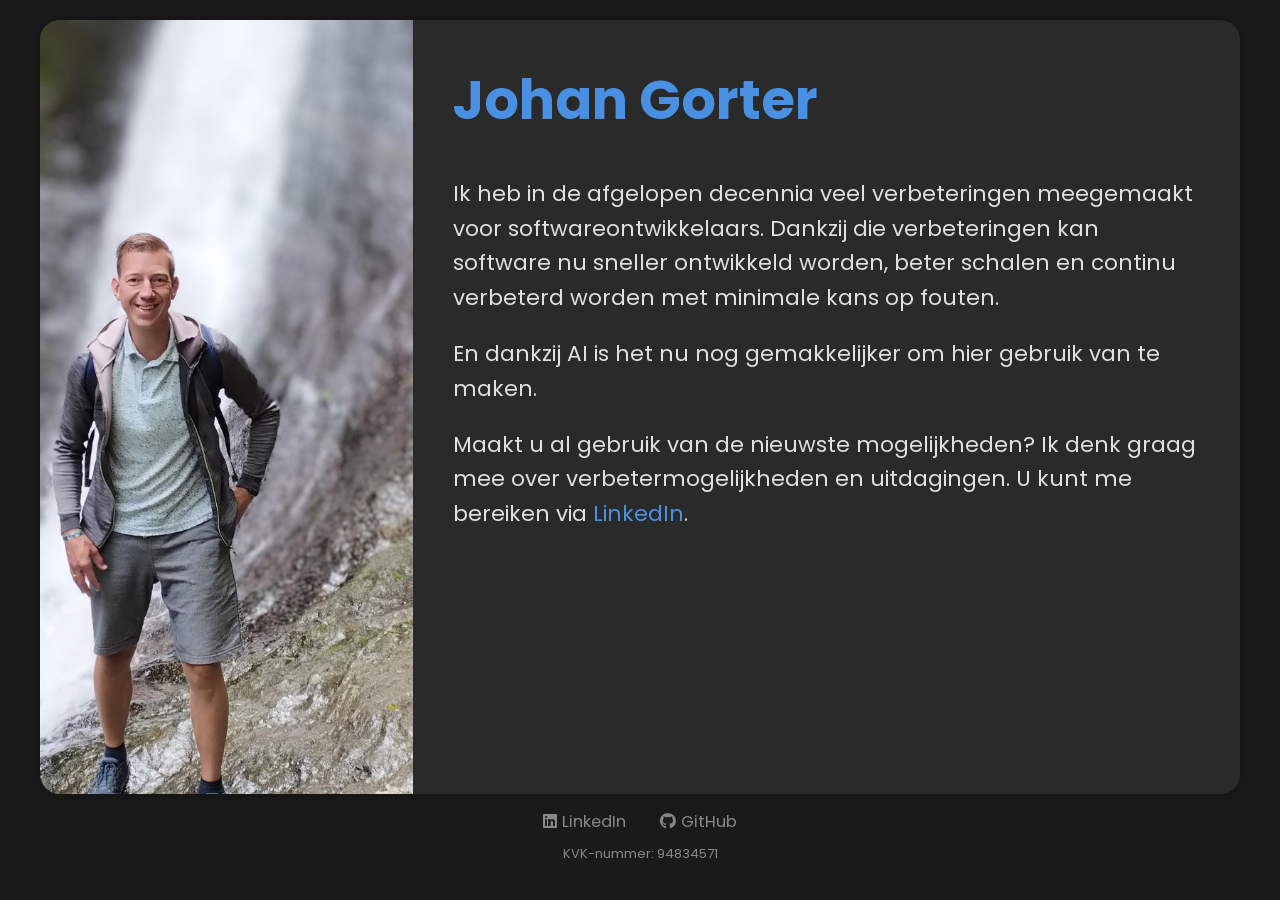
==== index.html @ 7b386beb "center of picture changed" ====
<!DOCTYPE html>
<html lang="nl">
<head>
    <meta charset="UTF-8">
    <meta name="viewport" content="width=device-width, initial-scale=1.0">
    <title>Welkom</title>
    <link href="https://fonts.googleapis.com/css2?family=Poppins:wght@300;400;600&display=swap" rel="stylesheet">
    <link rel="stylesheet" href="https://cdnjs.cloudflare.com/ajax/libs/font-awesome/6.4.0/css/all.min.css">
    <style>
        body {
            background-color: #1a1a1a;
            color: #e0e0e0;
            font-family: 'Poppins', sans-serif;
            display: flex;
            flex-direction: column;
            align-items: center; /* Center content horizontally */
            min-height: 100vh;
            margin: 0;
            padding: 20px;
            box-sizing: border-box;
            font-size: 16px; /* Base font size */
        }
        .container {
            flex: 1;
            display: flex;
            flex-direction: row;
            background-color: #2a2a2a;
            border-radius: 20px;
            box-shadow: 0 0 20px rgba(0, 0, 0, 0.3);
            overflow: hidden;
            max-width: 1200px;
            width: 100%;
            margin: 0 auto; /* Center container horizontally */
        }
        .sidebar {
            flex: 1;
        }
        .sidebar img {
            width: 100%;
            height: 100%;
            object-fit: cover;
            object-position: 20% 30%; /* Adjust clipping position */
        }
        .content {
            flex: 2;
            padding: 40px;
        }
        h1 {
            color: #4a90e2;
            margin-top: 0;
            font-size: 2.5em; /* Larger heading */
        }
        p {
            line-height: 1.6;
            font-size: 1.1em; /* Slightly larger paragraph text */
        }
        a {
            color: #4a90e2;
            text-decoration: none;
            transition: color 0.3s ease;
        }
        a:hover {
            color: #2a6cb0;
        }

        @media (min-width: 1024px) {
            body {
                font-size: 18px; /* Increase base font size for larger screens */
            }
            h1 {
                font-size: 3em; /* Even larger heading for big screens */
            }
            p {
                font-size: 1.2em; /* Larger paragraph text for big screens */
            }
        }

        @media (max-width: 768px) {
            .container {
                flex-direction: column-reverse;
            }
            .sidebar, .content {
                flex: auto;
            }
            .sidebar img {
                max-height: 300px;
            }
        }
        
        .footer {
            background-color: transparent; /* Remove background color */
            width: 100%; /* Ensure footer spans full width */
            max-width: 1200px; /* Match container max-width */
            text-align: center;
            padding: 15px 0;
            font-size: 0.9em;
            color: #888;
        }
        .footer a {
            color: #888;
            margin: 0 15px;
            text-decoration: none;
        }
        .footer a:hover {
            color: #4a90e2;
        }
        .footer i {
            margin-right: 5px;
        }
        .footer p {
            margin: 10px 0 0;
            font-size: 0.8em;
        }

        @media (max-width: 768px) {
            .footer {
                font-size: 0.8em;
            }
        }
    </style>
</head>
<body>
    <div class="container">
        <div class="sidebar">
            <img src="johan.jpg" alt="Mijn foto">
        </div>
        <div class="content">
            <h1>Johan Gorter</h1>
            <p>
              Ik heb in de afgelopen decennia veel verbeteringen meegemaakt voor softwareontwikkelaars.
              Dankzij die verbeteringen kan software nu sneller ontwikkeld worden, 
              beter schalen en continu verbeterd worden met minimale kans op fouten.
            </p>
            <p>
              En dankzij AI is het nu nog gemakkelijker om hier gebruik van te maken.
            </p>
            <p>
              Maakt u al gebruik van de nieuwste mogelijkheden?
              Ik denk graag mee over verbetermogelijkheden en uitdagingen.
              U kunt me bereiken via <a href="https://www.linkedin.com/services/page/14045b32927401074b/">LinkedIn</a>.
            </p>
        </div>
    </div>
    <div class="footer">
        <a href="https://www.linkedin.com/in/jgorter/" target="_blank"><i class="fab fa-linkedin"></i>LinkedIn</a>
        <a href="https://github.com/johan-gorter" target="_blank"><i class="fab fa-github"></i>GitHub</a>
        <p>KVK-nummer: 94834571</p>
    </div>
</body>
</html>
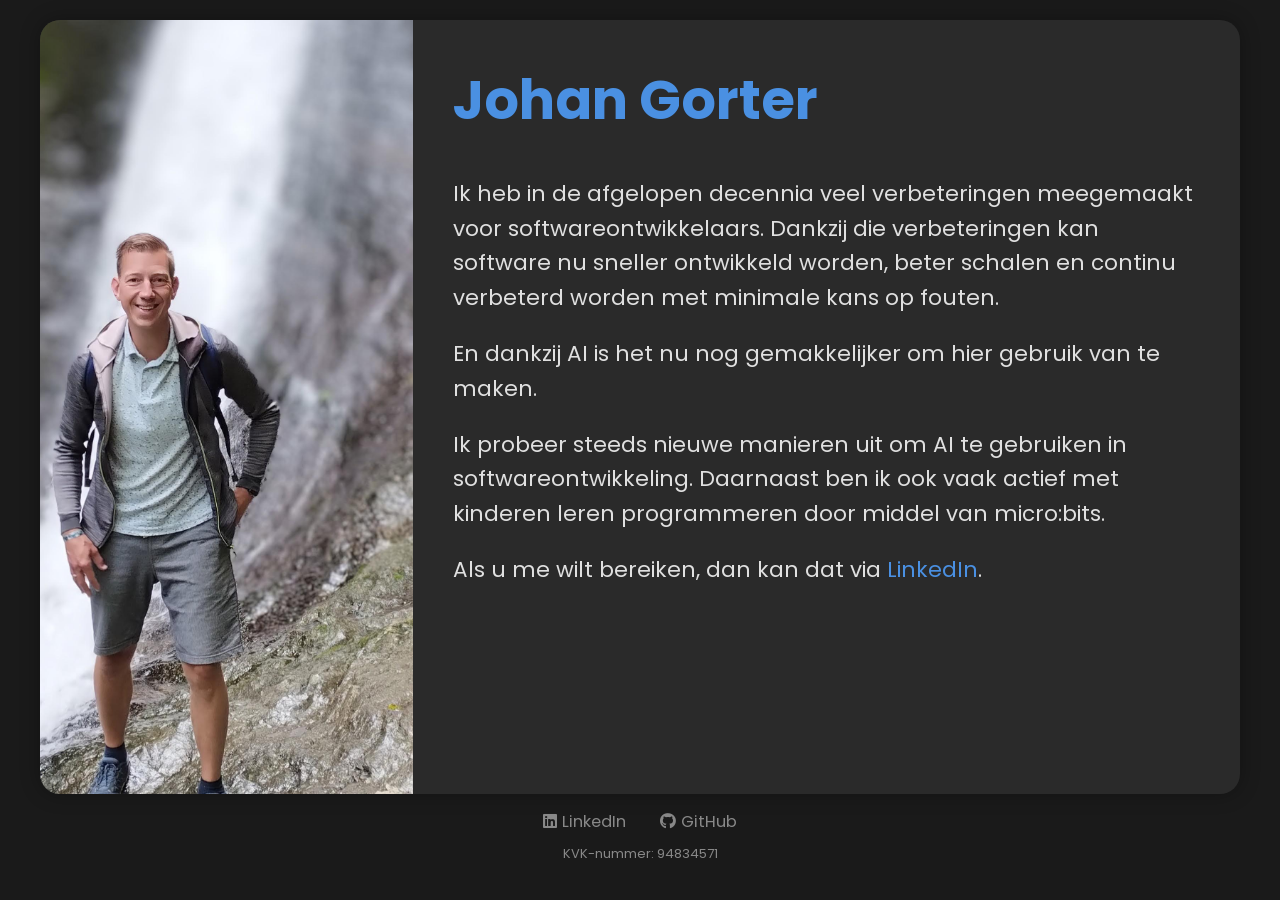
==== commit 0f4ce771: "new formula, some research" ====
--- a/index.html
+++ b/index.html
@@ -135,9 +135,11 @@
               En dankzij AI is het nu nog gemakkelijker om hier gebruik van te maken.
             </p>
             <p>
-              Maakt u al gebruik van de nieuwste mogelijkheden?
-              Ik denk graag mee over verbetermogelijkheden en uitdagingen.
-              U kunt me bereiken via <a href="https://www.linkedin.com/services/page/14045b32927401074b/">LinkedIn</a>.
+                Ik probeer steeds nieuwe manieren uit om AI te gebruiken in softwareontwikkeling.
+                Daarnaast ben ik ook vaak actief met kinderen leren programmeren door middel van micro:bits.
+            </p>
+            <p>
+                Als u me wilt bereiken, dan kan dat via <a href="https://www.linkedin.com/services/page/14045b32927401074b/">LinkedIn</a>.
             </p>
         </div>
     </div>
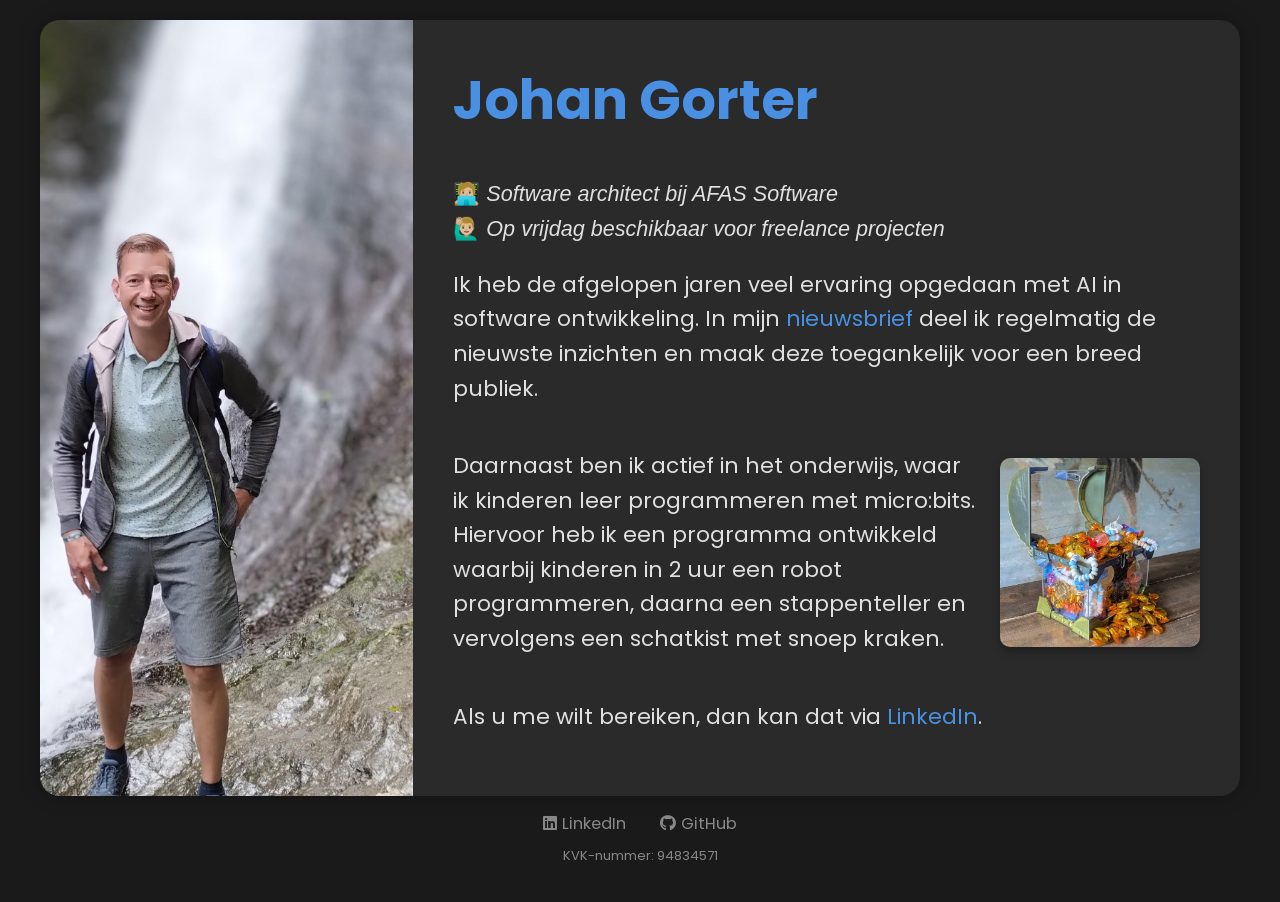
==== commit dc352955: "new formula" ====
--- a/index.html
+++ b/index.html
@@ -3,7 +3,7 @@
 <head>
     <meta charset="UTF-8">
     <meta name="viewport" content="width=device-width, initial-scale=1.0">
-    <title>Welkom</title>
+    <title>Johan Gorter</title>
     <link href="https://fonts.googleapis.com/css2?family=Poppins:wght@300;400;600&display=swap" rel="stylesheet">
     <link rel="stylesheet" href="https://cdnjs.cloudflare.com/ajax/libs/font-awesome/6.4.0/css/all.min.css">
     <style>
@@ -112,9 +112,32 @@
             font-size: 0.8em;
         }
 
+        .treasure-paragraph {
+            display: flex;
+            align-items: center;
+            gap: 20px;
+        }
+        .treasure-paragraph .text {
+            flex: 1;
+        }
+        .treasure-paragraph .treasure-image {
+            width: 200px;
+            height: auto;
+            border-radius: 10px;
+            box-shadow: 0 4px 8px rgba(0, 0, 0, 0.3);
+        }
+
         @media (max-width: 768px) {
             .footer {
                 font-size: 0.8em;
+            }
+            .treasure-paragraph {
+                flex-direction: column;
+            }
+            .treasure-paragraph .treasure-image {
+                width: 100%;
+                max-width: 200px;
+                align-self: center;
             }
         }
     </style>
@@ -126,18 +149,24 @@
         </div>
         <div class="content">
             <h1>Johan Gorter</h1>
+                <p>🧑🏼‍💻 <em>Software architect bij AFAS Software</em><br>
+                🙋🏼‍♂️ <em>Op vrijdag beschikbaar voor freelance projecten</em></p>
             <p>
-              Ik heb in de afgelopen decennia veel verbeteringen meegemaakt voor softwareontwikkelaars.
-              Dankzij die verbeteringen kan software nu sneller ontwikkeld worden, 
-              beter schalen en continu verbeterd worden met minimale kans op fouten.
+                Ik heb de afgelopen jaren veel ervaring opgedaan met AI in software ontwikkeling.
+                In mijn <a href="https://www.linkedin.com/newsletters/7244982533086482432/">nieuwsbrief</a> 
+                deel ik regelmatig de nieuwste inzichten en maak deze toegankelijk voor een breed publiek.
             </p>
-            <p>
-              En dankzij AI is het nu nog gemakkelijker om hier gebruik van te maken.
-            </p>
-            <p>
-                Ik probeer steeds nieuwe manieren uit om AI te gebruiken in softwareontwikkeling.
-                Daarnaast ben ik ook vaak actief met kinderen leren programmeren door middel van micro:bits.
-            </p>
+            <div class="treasure-paragraph">
+                <div class="text">
+                    <p>
+                        Daarnaast ben ik actief in het onderwijs, waar ik kinderen leer programmeren met micro:bits.
+                        Hiervoor heb ik een programma ontwikkeld waarbij kinderen in 2 uur een robot programmeren,
+                        daarna een stappenteller en vervolgens een schatkist met snoep kraken.
+                    </p>
+                </div>
+                <img src="treasure-chest.jpeg" alt="Schatkist met snoep" class="treasure-image">
+            </div>
+
             <p>
                 Als u me wilt bereiken, dan kan dat via <a href="https://www.linkedin.com/services/page/14045b32927401074b/">LinkedIn</a>.
             </p>
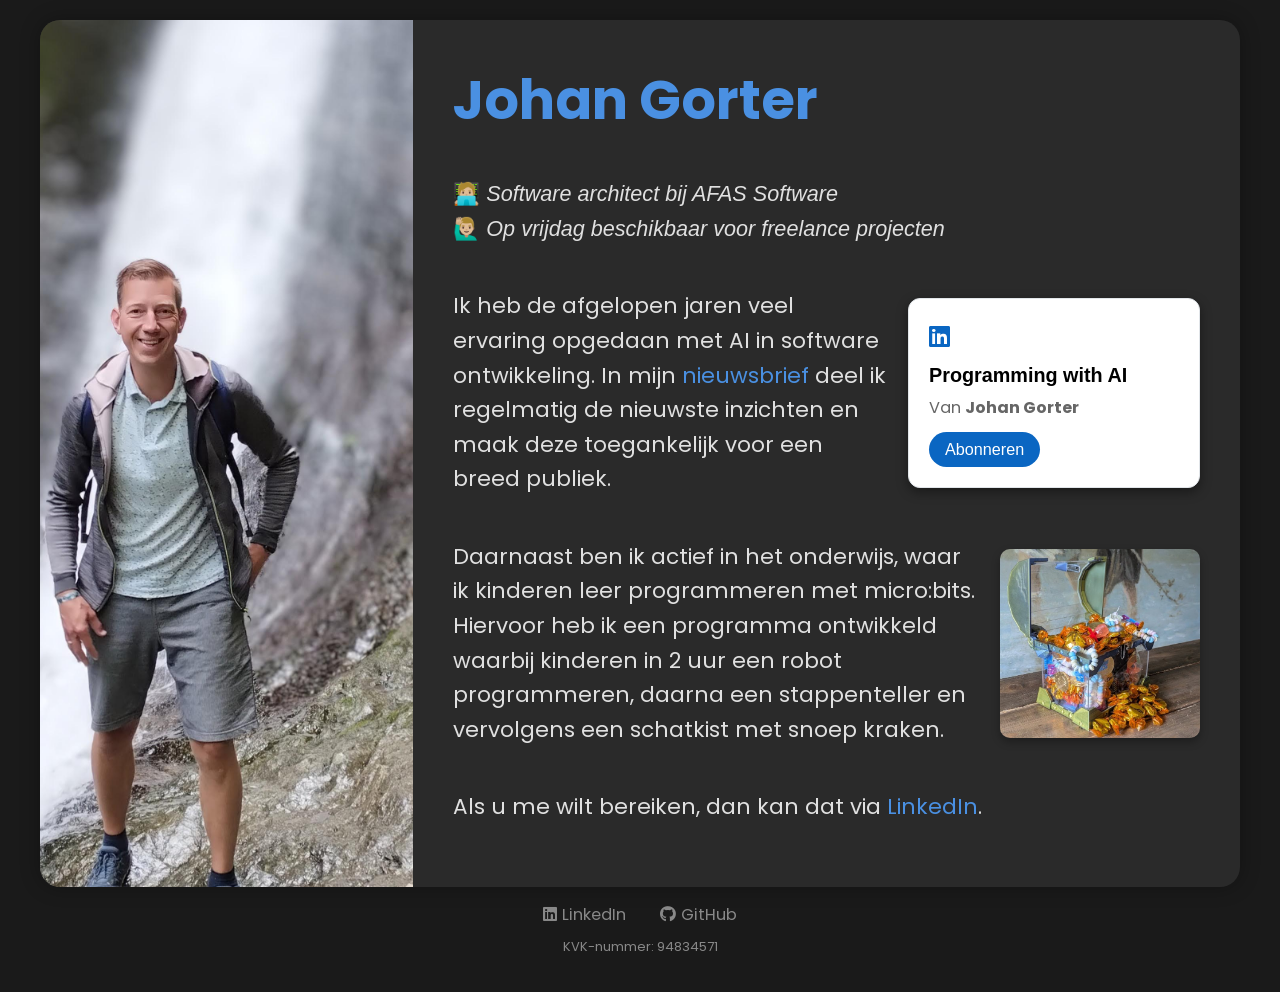
==== commit 647f307f: "done" ====
--- a/index.html
+++ b/index.html
@@ -127,9 +127,70 @@
             box-shadow: 0 4px 8px rgba(0, 0, 0, 0.3);
         }
 
+        .newsletter-paragraph {
+            display: flex;
+            align-items: center;
+            gap: 20px;
+        }
+        .newsletter-paragraph .text {
+            flex: 1;
+        }
+        .newsletter-card {
+            width: 250px;
+            background-color: #ffffff;
+            border-radius: 12px;
+            padding: 20px;
+            box-shadow: 0 4px 12px rgba(0, 0, 0, 0.4);
+            border: 1px solid #e1e5e9;
+        }
+        .newsletter-card .linkedin-logo {
+            color: #0a66c2;
+            font-size: 24px;
+            margin-bottom: 10px;
+        }
+        .newsletter-card h3 {
+            color: #000000;
+            margin: 0 0 8px 0;
+            font-size: 1.1em;
+            font-weight: 600;
+        }
+        .newsletter-card .subtitle {
+            color: #666666;
+            font-size: 0.9em;
+            margin-bottom: 12px;
+        }
+        .newsletter-card .stats {
+            color: #666666;
+            font-size: 0.85em;
+            margin-bottom: 15px;
+        }
+        .newsletter-card .cta-button {
+            background-color: #0a66c2;
+            color: white;
+            padding: 8px 16px;
+            border-radius: 20px;
+            text-decoration: none;
+            font-size: 0.9em;
+            font-weight: 500;
+            display: inline-block;
+            transition: background-color 0.3s ease;
+        }
+        .newsletter-card .cta-button:hover {
+            background-color: #084d94;
+            color: white;
+        }
+
         @media (max-width: 768px) {
             .footer {
                 font-size: 0.8em;
+            }
+            .newsletter-paragraph {
+                flex-direction: column;
+            }
+            .newsletter-card {
+                width: 100%;
+                max-width: 300px;
+                align-self: center;
             }
             .treasure-paragraph {
                 flex-direction: column;
@@ -151,11 +212,25 @@
             <h1>Johan Gorter</h1>
                 <p>🧑🏼‍💻 <em>Software architect bij AFAS Software</em><br>
                 🙋🏼‍♂️ <em>Op vrijdag beschikbaar voor freelance projecten</em></p>
-            <p>
-                Ik heb de afgelopen jaren veel ervaring opgedaan met AI in software ontwikkeling.
-                In mijn <a href="https://www.linkedin.com/newsletters/7244982533086482432/">nieuwsbrief</a> 
-                deel ik regelmatig de nieuwste inzichten en maak deze toegankelijk voor een breed publiek.
-            </p>
+            <div class="newsletter-paragraph">
+                <div class="text">
+                    <p>
+                        Ik heb de afgelopen jaren veel ervaring opgedaan met AI in software ontwikkeling.
+                        In mijn <a href="https://www.linkedin.com/newsletters/7244982533086482432/">nieuwsbrief</a> 
+                        deel ik regelmatig de nieuwste inzichten en maak deze toegankelijk voor een breed publiek.
+                    </p>
+                </div>
+                <div class="newsletter-card">
+                    <div class="linkedin-logo">
+                        <i class="fab fa-linkedin"></i>
+                    </div>
+                    <h3>Programming with AI</h3>
+                    <div class="subtitle">Van <strong>Johan Gorter</strong></div>
+                    <a href="https://www.linkedin.com/newsletters/7244982533086482432/" target="_blank" class="cta-button">
+                        Abonneren
+                    </a>
+                </div>
+            </div>
             <div class="treasure-paragraph">
                 <div class="text">
                     <p>
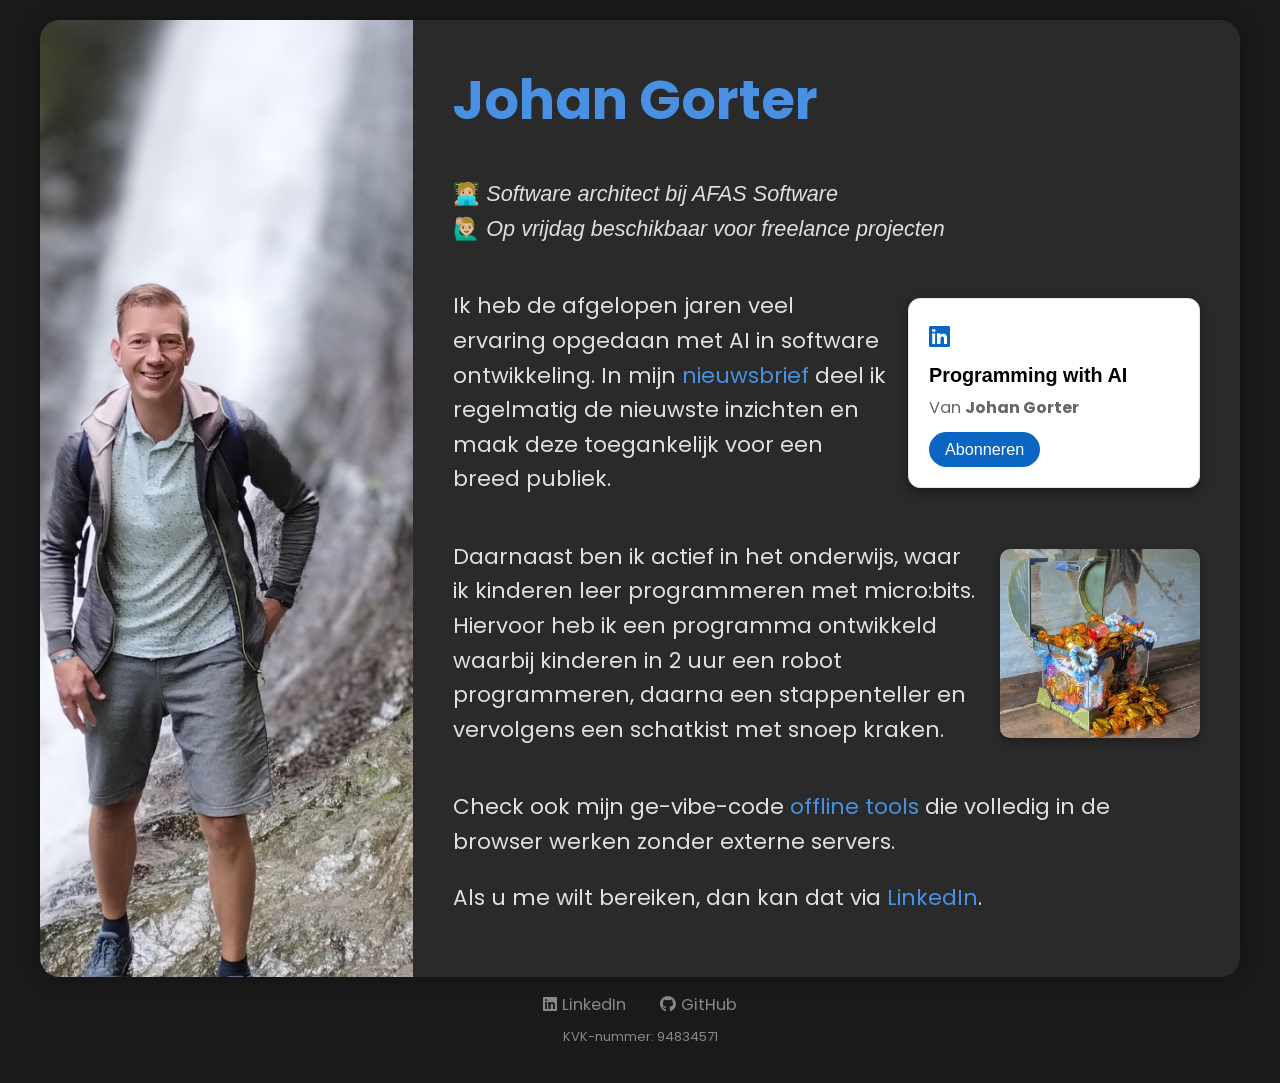
==== commit 830cdaf4: "links" ====
--- a/index.html
+++ b/index.html
@@ -75,15 +75,26 @@
             }
         }
 
-        @media (max-width: 768px) {
+        @media (max-width: 1024px) {
+            body {
+                background-color: #2a2a2a;
+            }
+            
             .container {
                 flex-direction: column-reverse;
+                border-radius: 0;
+                box-shadow: none;
+                max-width: none;
             }
             .sidebar, .content {
                 flex: auto;
             }
             .sidebar img {
                 max-height: 300px;
+                border-radius: 10px;
+            }
+            .content {
+                padding: 20px 0;
             }
         }
         
@@ -180,7 +191,7 @@
             color: white;
         }
 
-        @media (max-width: 768px) {
+        @media (max-width: 1024px) {
             .footer {
                 font-size: 0.8em;
             }
@@ -243,6 +254,11 @@
             </div>
 
             <p>
+                Check ook mijn ge-vibe-code <a href="offline-tools/index.html">offline tools</a> 
+                die volledig in de browser werken zonder externe servers.
+            </p>
+
+            <p>
                 Als u me wilt bereiken, dan kan dat via <a href="https://www.linkedin.com/services/page/14045b32927401074b/">LinkedIn</a>.
             </p>
         </div>
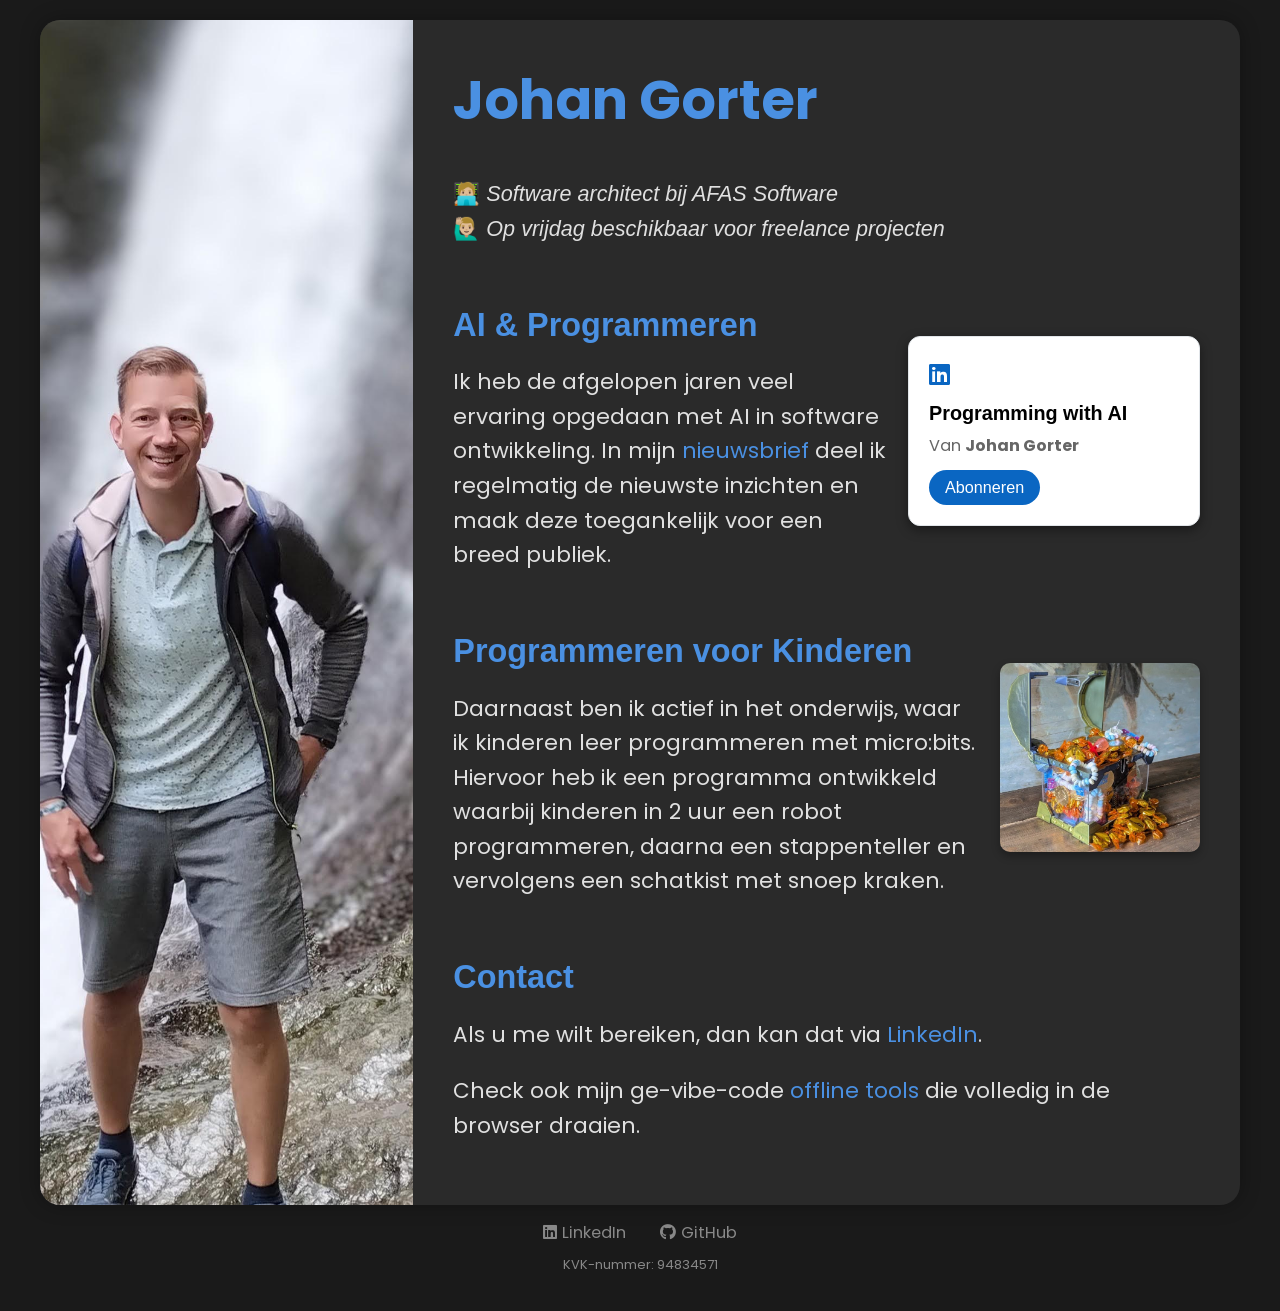
==== commit ff346115: "seo?" ====
--- a/index.html
+++ b/index.html
@@ -3,7 +3,58 @@
 <head>
     <meta charset="UTF-8">
     <meta name="viewport" content="width=device-width, initial-scale=1.0">
-    <title>Johan Gorter</title>
+    <title>Johan Gorter - Software Architect & AI Expert | Freelance Developer</title>
+    <meta name="description" content="Johan Gorter is een ervaren software architect bij AFAS Software, gespecialiseerd in AI-ontwikkeling. Beschikbaar voor freelance projecten op vrijdag. Expert in programmeren, micro:bit onderwijs en AI-tools.">
+    <meta name="keywords" content="Johan Gorter, software architect, AI ontwikkeling, freelance developer, AFAS Software, programmeren, micro:bit, AI nieuwsbrief">
+    <meta name="author" content="Johan Gorter">
+    <link rel="canonical" href="https://johan-gorter.github.io/">
+    
+    <!-- Open Graph / Facebook -->
+    <meta property="og:type" content="website">
+    <meta property="og:url" content="https://johan-gorter.github.io/">
+    <meta property="og:title" content="Johan Gorter - Software Architect & AI Expert">
+    <meta property="og:description" content="Ervaren software architect gespecialiseerd in AI-ontwikkeling. Beschikbaar voor freelance projecten.">
+    <meta property="og:image" content="https://johan-gorter.github.io/johan.jpg">
+    <meta property="og:locale" content="nl_NL">
+    
+    <!-- Twitter -->
+    <meta property="twitter:card" content="summary_large_image">
+    <meta property="twitter:url" content="https://johan-gorter.github.io/">
+    <meta property="twitter:title" content="Johan Gorter - Software Architect & AI Expert">
+    <meta property="twitter:description" content="Ervaren software architect gespecialiseerd in AI-ontwikkeling. Beschikbaar voor freelance projecten.">
+    <meta property="twitter:image" content="https://johan-gorter.github.io/johan.jpg">
+    
+    <!-- Structured Data -->
+    <script type="application/ld+json">
+    {
+        "@context": "https://schema.org",
+        "@type": "Person",
+        "name": "Johan Gorter",
+        "jobTitle": "Software Architect",
+        "worksFor": {
+            "@type": "Organization",
+            "name": "AFAS Software"
+        },
+        "description": "Software architect gespecialiseerd in AI-ontwikkeling, beschikbaar voor freelance projecten",
+        "url": "https://johan-gorter.github.io/",
+        "image": "https://johan-gorter.github.io/johan.jpg",
+        "sameAs": [
+            "https://www.linkedin.com/in/jgorter/",
+            "https://github.com/johan-gorter",
+            "https://www.linkedin.com/newsletters/7244982533086482432/"
+        ],
+        "knowsAbout": ["Software Architecture", "Artificial Intelligence", "Programming", "Micro:bit", "Education"],
+        "hasOccupation": {
+            "@type": "Occupation",
+            "name": "Software Architect",
+            "occupationLocation": {
+                "@type": "Country",
+                "name": "Netherlands"
+            }
+        }
+    }
+    </script>
+    
     <link href="https://fonts.googleapis.com/css2?family=Poppins:wght@300;400;600&display=swap" rel="stylesheet">
     <link rel="stylesheet" href="https://cdnjs.cloudflare.com/ajax/libs/font-awesome/6.4.0/css/all.min.css">
     <style>
@@ -50,6 +101,13 @@
             margin-top: 0;
             font-size: 2.5em; /* Larger heading */
         }
+        h2 {
+            color: #4a90e2;
+            font-size: 1.2em;
+            margin-top: 1.2em;
+            margin-bottom: 0.5em;
+            font-weight: 600;
+        }
         p {
             line-height: 1.6;
             font-size: 1.1em; /* Slightly larger paragraph text */
@@ -69,6 +127,9 @@
             }
             h1 {
                 font-size: 3em; /* Even larger heading for big screens */
+            }
+            h2 {
+                font-size: 1.8em; /* Larger h2 for big screens */
             }
             p {
                 font-size: 1.2em; /* Larger paragraph text for big screens */
@@ -215,16 +276,18 @@
     </style>
 </head>
 <body>
-    <div class="container">
+    <main class="container">
         <div class="sidebar">
-            <img src="johan.jpg" alt="Mijn foto">
+            <img src="johan.jpg" alt="Johan Gorter - Software Architect en AI Expert">
         </div>
         <div class="content">
             <h1>Johan Gorter</h1>
-                <p>🧑🏼‍💻 <em>Software architect bij AFAS Software</em><br>
-                🙋🏼‍♂️ <em>Op vrijdag beschikbaar voor freelance projecten</em></p>
-            <div class="newsletter-paragraph">
+            <p>🧑🏼‍💻 <em>Software architect bij AFAS Software</em><br>
+            🙋🏼‍♂️ <em>Op vrijdag beschikbaar voor freelance projecten</em></p>
+            
+            <section class="newsletter-paragraph">
                 <div class="text">
+                    <h2>AI & Programmeren</h2>
                     <p>
                         Ik heb de afgelopen jaren veel ervaring opgedaan met AI in software ontwikkeling.
                         In mijn <a href="https://www.linkedin.com/newsletters/7244982533086482432/">nieuwsbrief</a> 
@@ -237,36 +300,43 @@
                     </div>
                     <h3>Programming with AI</h3>
                     <div class="subtitle">Van <strong>Johan Gorter</strong></div>
-                    <a href="https://www.linkedin.com/newsletters/7244982533086482432/" target="_blank" class="cta-button">
+                    <a href="https://www.linkedin.com/newsletters/7244982533086482432/" target="_blank" rel="noopener" class="cta-button">
                         Abonneren
                     </a>
                 </div>
-            </div>
-            <div class="treasure-paragraph">
+            </section>
+            
+            <section class="treasure-paragraph">
                 <div class="text">
+                    <h2>Programmeren voor Kinderen</h2>
                     <p>
                         Daarnaast ben ik actief in het onderwijs, waar ik kinderen leer programmeren met micro:bits.
                         Hiervoor heb ik een programma ontwikkeld waarbij kinderen in 2 uur een robot programmeren,
                         daarna een stappenteller en vervolgens een schatkist met snoep kraken.
                     </p>
                 </div>
-                <img src="treasure-chest.jpeg" alt="Schatkist met snoep" class="treasure-image">
-            </div>
-
-            <p>
-                Check ook mijn ge-vibe-code <a href="offline-tools/index.html">offline tools</a> 
-                die volledig in de browser werken zonder externe servers.
-            </p>
-
-            <p>
-                Als u me wilt bereiken, dan kan dat via <a href="https://www.linkedin.com/services/page/14045b32927401074b/">LinkedIn</a>.
-            </p>
+                <img src="treasure-chest.jpeg" alt="Schatkist met snoep voor programmeerles" class="treasure-image">
+            </section>
+
+            <section>
+                <h2>Contact</h2>
+                <p>
+                    Als u me wilt bereiken, dan kan dat via <a href="https://www.linkedin.com/services/page/14045b32927401074b/" rel="noopener">LinkedIn</a>.
+                </p>
+
+                <p>
+                    Check ook mijn ge-vibe-code <a href="offline-tools/index.html">offline tools</a> 
+                    die volledig in de browser draaien.
+                </p>
+            </section>
         </div>
-    </div>
-    <div class="footer">
-        <a href="https://www.linkedin.com/in/jgorter/" target="_blank"><i class="fab fa-linkedin"></i>LinkedIn</a>
-        <a href="https://github.com/johan-gorter" target="_blank"><i class="fab fa-github"></i>GitHub</a>
+    </main>
+    <footer class="footer">
+        <nav>
+            <a href="https://www.linkedin.com/in/jgorter/" target="_blank" rel="noopener"><i class="fab fa-linkedin"></i>LinkedIn</a>
+            <a href="https://github.com/johan-gorter" target="_blank" rel="noopener"><i class="fab fa-github"></i>GitHub</a>
+        </nav>
         <p>KVK-nummer: 94834571</p>
-    </div>
+    </footer>
 </body>
 </html>
